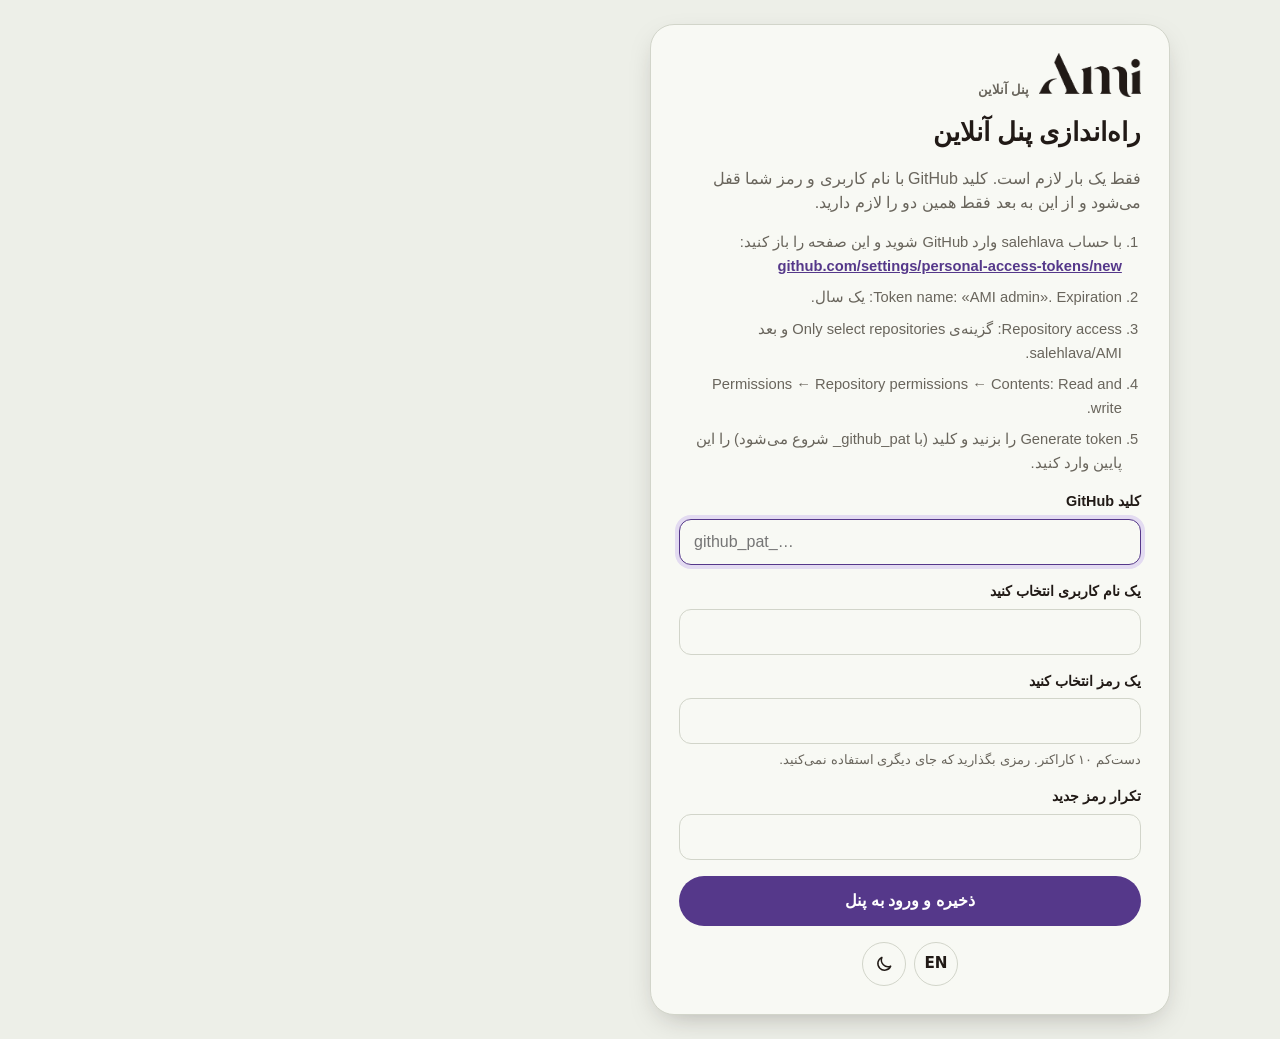
==== admin/index.html @ 3de823bb "Add an online admin on GitHub Pages (admin/) Edits api/seed/menu.json through the GitHub API: prices" ====
<!doctype html>
<html lang="fa" dir="rtl">
<head>
  <meta charset="utf-8">
  <meta name="viewport" content="width=device-width, initial-scale=1, viewport-fit=cover">
  <!-- Only this site's own files may run; the GitHub key can only ever be sent to GitHub -->
  <meta http-equiv="Content-Security-Policy" content="default-src 'self'; script-src 'self'; style-src 'self' 'unsafe-inline' https://fonts.googleapis.com; font-src https://fonts.gstatic.com; img-src 'self' data:; connect-src 'self' https://api.github.com; base-uri 'none'; form-action 'none'; object-src 'none'">
  <meta name="referrer" content="no-referrer">
  <meta name="robots" content="noindex">
  <title>AMI Online Admin</title>
  <link rel="icon" href="data:image/svg+xml,%3Csvg xmlns=%27http://www.w3.org/2000/svg%27 viewBox=%270 0 64 64%27%3E%3Crect width=%2764%27 height=%2764%27 rx=%2716%27 fill=%27%2355388A%27/%3E%3Ctext x=%2732%27 y=%2744%27 font-family=%27Arial,sans-serif%27 font-weight=%27900%27 font-size=%2726%27 fill=%27white%27 text-anchor=%27middle%27%3EAMI%3C/text%3E%3C/svg%3E">
  <link rel="preconnect" href="https://fonts.googleapis.com">
  <link rel="preconnect" href="https://fonts.gstatic.com" crossorigin>
  <link rel="stylesheet" href="https://fonts.googleapis.com/css2?family=Bricolage+Grotesque:opsz,wght@12..96,400..800&family=DM+Mono:wght@400;500&family=Figtree:wght@400;500;600;700&family=Vazirmatn:wght@400..800&display=swap">
  <link rel="stylesheet" href="../css/style.css?v=2">
  <link rel="stylesheet" href="../css/components.css?v=2">
  <link rel="stylesheet" href="../css/admin.css?v=3">
</head>
<body class="admin">

  <!-- Sign in and first-time setup (drawn by js/gh-admin.js) -->
  <main class="login" id="gateView"><p class="muted">…</p></main>

  <!-- Panel -->
  <div class="panel" id="panelView" hidden>
    <header class="topbar">
      <div class="wrap topbar-inner">
        <a class="topbar-brand" href="../" target="_blank" rel="noopener" data-i18n-aria="viewMenu">
          <span class="wordmark wordmark-xs" role="img" aria-label="Ami"></span>
          <span class="eyebrow" data-i18n="onlineAdmin">Online admin</span>
        </a>
        <nav class="tabs" role="tablist" aria-label="Admin sections">
          <button class="tab" type="button" role="tab" data-tab="menu" aria-selected="true"><span data-i18n="tabMenu">Menu</span></button>
          <button class="tab" type="button" role="tab" data-tab="account" aria-selected="false"><span data-i18n="tabAccount">Account</span></button>
        </nav>
        <div class="topbar-tools">
          <button class="icon-btn lang-btn" type="button" data-lang-toggle lang="fa">فا</button>
          <button class="icon-btn" type="button" data-theme-toggle>
            <svg class="i-moon" viewBox="0 0 24 24" fill="none" stroke="currentColor" stroke-width="1.8" stroke-linecap="round" stroke-linejoin="round" aria-hidden="true"><path d="M20 14.5A8 8 0 0 1 9.5 4a8 8 0 1 0 10.5 10.5z"/></svg>
            <svg class="i-sun" viewBox="0 0 24 24" fill="none" stroke="currentColor" stroke-width="1.8" stroke-linecap="round" aria-hidden="true"><circle cx="12" cy="12" r="4"/><path d="M12 2.5v2M12 19.5v2M2.5 12h2M19.5 12h2M5.3 5.3l1.4 1.4M17.3 17.3l1.4 1.4M5.3 18.7l1.4-1.4M17.3 6.7l1.4-1.4"/></svg>
          </button>
          <button class="btn btn-ghost btn-sm" type="button" id="logoutBtn" data-i18n="signOut">Sign out</button>
        </div>
      </div>
    </header>

    <div class="wrap">
      <div class="banner banner-error" id="errorBanner" hidden>
        <span id="errorText"></span>
        <button class="btn btn-sm" type="button" id="reloadBtn" data-i18n="reloadMenu">Load the newest menu</button>
      </div>
      <section class="tab-panel" id="tab-menu" role="tabpanel"></section>
      <section class="tab-panel" id="tab-account" role="tabpanel" hidden></section>
    </div>

    <!-- Unpublished changes -->
    <div class="publish-bar" id="publishBar" hidden>
      <div class="wrap publish-inner">
        <span class="publish-count" id="publishCount" role="status"></span>
        <button class="btn btn-ghost btn-sm" type="button" id="discardBtn" data-i18n="discard">Discard</button>
        <button class="btn" type="button" id="publishBtn" data-i18n="publish">Publish</button>
      </div>
    </div>
  </div>

  <dialog class="sheet" id="itemDialog"></dialog>
  <div class="toast" id="toast" role="status" aria-live="polite" popover="manual"></div>

  <script type="module" src="../js/gh-admin.js"></script>
</body>
</html>
---- css/style.css ----
/* =============================================================
   AMI café — menu styles
   Layout: masthead with flavor shortcuts → sticky search/filter bar
   → one column of foldable bars. Wide screens add a sticky index.
   ============================================================= */

/* ---------- Theme tokens ---------- */
:root {
  --bg: #EDEFE8;
  --surface: #F8F9F4;
  --sunk: #E2E5DB;
  --ink: #211A16;
  --muted: #69655C;
  --line: #D2D5CA;
  --accent: #55388A;
  --accent-ink: #FFFFFF;
  --accent-soft: #E3DBF1;
  --heart: #CF3F59;
  --ok: #23845A;
  --ok-soft: #DCF0E5;
  --warn: #9A5C0E;
  --warn-soft: #F6E8D0;
  --danger: #BE3646;
  --danger-soft: #F6DCE0;
  --mark: #E6D9FA;
  --ring: rgba(33, 26, 22, .2);
  --shadow: 0 10px 30px -12px rgba(33, 26, 22, .35);
  --icon-sun: none;
  --icon-moon: block;

  --display: "Bricolage Grotesque", ui-sans-serif, system-ui, sans-serif;
  --body: "Figtree", ui-sans-serif, system-ui, -apple-system, "Segoe UI", Roboto, sans-serif;
  --mono: "DM Mono", ui-monospace, SFMono-Regular, Menlo, Consolas, monospace;

  --gutter: clamp(16px, 4vw, 40px);
  --toolbar-h: 150px; /* updated from JS */
  --ease: cubic-bezier(.2, .7, .2, 1);
}

/* Dark palette: follows the system unless the visitor picked light,
   and applies whenever the visitor picked dark. */
@media (prefers-color-scheme: dark) {
  :root:not([data-theme="light"]) {
    --bg: #141118;
    --surface: #1C1821;
    --sunk: #26212D;
    --ink: #EDE8F2;
    --muted: #A49CAE;
    --line: #322C3B;
    --accent: #BCA4EC;
    --accent-ink: #1A1323;
    --accent-soft: #2D2440;
    --heart: #F2708A;
    --ok: #5CD39A;
    --ok-soft: #173326;
    --warn: #F0B562;
    --warn-soft: #3A2C17;
    --danger: #F07A88;
    --danger-soft: #3D1C22;
    --mark: #42315F;
    --ring: rgba(237, 232, 242, .22);
    --shadow: 0 10px 30px -12px rgba(0, 0, 0, .7);
    --icon-sun: block;
    --icon-moon: none;
    color-scheme: dark;
  }
}
:root[data-theme="dark"] {
  --bg: #141118;
  --surface: #1C1821;
  --sunk: #26212D;
  --ink: #EDE8F2;
  --muted: #A49CAE;
  --line: #322C3B;
  --accent: #BCA4EC;
  --accent-ink: #1A1323;
  --accent-soft: #2D2440;
  --heart: #F2708A;
  --ok: #5CD39A;
  --ok-soft: #173326;
  --warn: #F0B562;
  --warn-soft: #3A2C17;
  --danger: #F07A88;
  --danger-soft: #3D1C22;
  --mark: #42315F;
  --ring: rgba(237, 232, 242, .22);
  --shadow: 0 10px 30px -12px rgba(0, 0, 0, .7);
  --icon-sun: block;
  --icon-moon: none;
  color-scheme: dark;
}

/* Persian: one family for every role, and no letter-spacing or
   uppercase (spacing breaks the joined letters of Persian script). */
:root[lang="fa"] {
  --display: "Vazirmatn", Tahoma, sans-serif;
  --body: "Vazirmatn", Tahoma, sans-serif;
  --mono: "Vazirmatn", Tahoma, sans-serif;
}
:root[lang="fa"] :is(.eyebrow, .flavors-label, .index-label, .brand-tag b, .cat-title, .empty h3, .sheet-body h4, .sheet-title h2) {
  letter-spacing: 0;
  text-transform: none;
}
:root[lang="fa"] .eyebrow,
:root[lang="fa"] .flavors-label,
:root[lang="fa"] .index-label {
  font-size: .8rem;
  font-weight: 600;
}

/* ---------- Base ---------- */
*,
*::before,
*::after {
  box-sizing: border-box;
}

[hidden] {
  display: none !important;
}

html {
  -webkit-text-size-adjust: 100%;
}

body {
  margin: 0;
  background: var(--bg);
  color: var(--ink);
  font: 400 16px/1.5 var(--body);
  -webkit-font-smoothing: antialiased;
}

button {
  font: inherit;
  color: inherit;
}

svg {
  display: block;
}

:focus-visible {
  outline: 2px solid var(--accent);
  outline-offset: 3px;
}

mark {
  background: var(--mark);
  color: inherit;
  border-radius: 4px;
  padding: 0 1px;
}

.wrap {
  max-width: 1120px;
  margin-inline: auto;
  padding-inline: var(--gutter);
}

/* Small uppercase labels */
.eyebrow,
.flavors-label,
.index-label {
  margin: 0;
  font: 500 .72rem/1 var(--mono);
  letter-spacing: .13em;
  text-transform: uppercase;
  color: var(--muted);
}

/* Horizontal scrollers without a visible scrollbar */
.flavor-row,
.rail {
  overflow-x: auto;
  scrollbar-width: none;
}
.flavor-row::-webkit-scrollbar,
.rail::-webkit-scrollbar {
  display: none;
}

/* ---------- Shared controls ---------- */
.icon-btn {
  flex: none;
  display: grid;
  place-items: center;
  width: 44px;
  height: 44px;
  border: 1px solid var(--line);
  border-radius: 50%;
  background: var(--surface);
  cursor: pointer;
  transition: background-color .2s;
}
.icon-btn:hover {
  background: var(--sunk);
}
.icon-btn svg {
  width: 20px;
  height: 20px;
}

.lang-btn {
  font-weight: 700;
  font-size: .95rem;
  line-height: 1;
}
.lang-btn:lang(fa) {
  font-family: "Vazirmatn", Tahoma, sans-serif;
  font-size: 1.05rem;
}
.lang-btn:lang(en) {
  font-family: "Figtree", ui-sans-serif, system-ui, sans-serif;
}

.chip,
.flavor {
  display: inline-flex;
  align-items: center;
  border: 1px solid var(--line);
  border-radius: 999px;
  font-weight: 500;
  cursor: pointer;
  transition: background-color .2s, color .2s, border-color .2s, transform .15s;
}
.chip:hover,
.flavor:hover {
  border-color: var(--ink);
}
.chip[aria-pressed="true"],
.flavor[aria-pressed="true"] {
  background: var(--ink);
  color: var(--bg);
  border-color: var(--ink);
}

.chip {
  gap: 7px;
  height: 36px;
  padding: 0 14px;
  background: transparent;
  font-size: .9rem;
}
.chip svg {
  width: 16px;
  height: 16px;
}
.chip .n {
  font: 500 .75rem/1 var(--mono);
  opacity: .7;
}

.text-btn {
  margin-inline-start: auto;
  padding: 8px 4px;
  border: 0;
  border-radius: 8px;
  background: none;
  color: var(--accent);
  font-weight: 600;
  font-size: .9rem;
  cursor: pointer;
}
.text-btn:hover {
  text-decoration: underline;
  text-underline-offset: 3px;
}

.btn {
  height: 42px;
  padding: 0 18px;
  border: 0;
  border-radius: 999px;
  background: var(--accent);
  color: var(--accent-ink);
  font-weight: 600;
  cursor: pointer;
}

/* Flavor color dot: two halves when a drink has two flavors */
.sw {
  flex: none;
  width: 14px;
  height: 14px;
  border-radius: 50%;
  background: linear-gradient(135deg, var(--a) 0 50%, var(--b, var(--a)) 50% 100%);
  box-shadow: inset 0 0 0 1px var(--ring);
}

/* ---------- Masthead ---------- */
.masthead {
  display: grid;
  gap: 18px;
  padding-block: clamp(20px, 5vw, 48px) 22px;
}

.mast-top {
  display: flex;
  justify-content: space-between;
  align-items: center;
  gap: 12px;
}

.mast-actions {
  display: flex;
  gap: 8px;
}

.i-sun {
  display: var(--icon-sun);
}
.i-moon {
  display: var(--icon-moon);
}

.brand {
  display: flex;
  flex-wrap: wrap;
  align-items: flex-end;
  gap: clamp(10px, 2vw, 18px);
  margin: 0;
}

/* The café's "Ami" logo, drawn in the text color: black on light, white on dark */
.wordmark {
  display: block;
  flex: none;
  height: clamp(3.5rem, 14vw, 7rem);
  aspect-ratio: 1041 / 451;
  background-color: var(--ink);
  -webkit-mask: url("../logo/ami-logo-black.png") center / contain no-repeat;
  mask: url("../logo/ami-logo-black.png") center / contain no-repeat;
}

.brand-tag {
  display: grid;
  gap: 4px;
  padding-bottom: .35em;
}
.brand-tag b {
  font-family: var(--display);
  font-weight: 500;
  font-size: clamp(1.5rem, 4vw, 2.25rem);
  line-height: 1;
  letter-spacing: -.01em;
  color: var(--accent);
}
.brand-tag span {
  font-size: .9rem;
  color: var(--muted);
}

.flavors {
  display: grid;
  gap: 10px;
  min-width: 0;
}

/* Scrolls sideways on phones, edge to edge; wraps on wider screens */
.flavor-row {
  display: flex;
  gap: 8px;
  margin-inline: calc(-1 * var(--gutter));
  padding: 2px var(--gutter);
  scroll-padding-inline: var(--gutter);
}

.flavor {
  flex: none;
  gap: 8px;
  height: 38px;
  padding-inline: 10px 14px;
  background: var(--surface);
  font-size: .92rem;
}
.flavor:active {
  transform: scale(.96);
}
.flavor .sw {
  width: 16px;
  height: 16px;
}

/* ---------- Sticky toolbar ---------- */
.toolbar {
  position: sticky;
  top: env(safe-area-inset-top, 0px);
  z-index: 20;
  background: var(--bg);
  border-bottom: 1px solid transparent;
  transition: border-color .2s, box-shadow .2s;
}
.toolbar.stuck {
  border-bottom-color: var(--line);
  box-shadow: 0 8px 20px -18px var(--ring);
}
.toolbar .wrap {
  display: grid;
  gap: 10px;
  padding-block: 12px 0;
}

.search {
  display: flex;
  align-items: center;
  gap: 10px;
  height: 54px;
  padding-inline: 18px 6px;
  border: 1px solid var(--line);
  border-radius: 999px;
  background: var(--surface);
  transition: border-color .2s, box-shadow .2s;
}
.search:focus-within {
  border-color: var(--accent);
  box-shadow: 0 0 0 4px var(--accent-soft);
}
.search > svg {
  flex: none;
  width: 20px;
  height: 20px;
  color: var(--muted);
}
.search input {
  flex: 1;
  min-width: 0;
  height: 100%;
  border: 0;
  outline: none;
  background: transparent;
  color: var(--ink);
  font: 500 1.0625rem var(--body);
}
.search input::placeholder {
  color: var(--muted);
  font-weight: 400;
}
.search input::-webkit-search-cancel-button {
  -webkit-appearance: none;
  appearance: none;
}

.kbd {
  margin-inline-end: 8px;
  padding: 5px 7px;
  border: 1px solid var(--line);
  border-bottom-width: 2px;
  border-radius: 6px;
  font: 500 .75rem/1 var(--mono);
  color: var(--muted);
}

.clear {
  flex: none;
  display: grid;
  place-items: center;
  width: 40px;
  height: 40px;
  border: 0;
  border-radius: 50%;
  background: var(--sunk);
  cursor: pointer;
}
.clear svg {
  width: 16px;
  height: 16px;
}

.filters {
  display: flex;
  flex-wrap: wrap;
  align-items: center;
  gap: 8px;
}

.status {
  margin: 0;
  font-size: .875rem;
  color: var(--muted);
}
.status:empty {
  display: none;
}

/* Category strip (phones). position: relative so chip offsets are measured from it. */
.rail {
  position: relative;
  display: flex;
  gap: 6px;
  margin-inline: calc(-1 * var(--gutter));
  padding: 2px var(--gutter) 12px;
}
.rail a {
  flex: none;
  display: inline-flex;
  align-items: center;
  gap: 7px;
  padding: 7px 12px;
  border-radius: 999px;
  color: var(--muted);
  font-size: .875rem;
  font-weight: 500;
  white-space: nowrap;
  text-decoration: none;
  transition: background-color .2s, color .2s;
}
.rail a.active {
  background: var(--accent-soft);
  color: var(--accent);
  font-weight: 600;
}

.dot {
  flex: none;
  width: 8px;
  height: 8px;
  border-radius: 50%;
  background: var(--cat);
}

/* ---------- Page layout ---------- */
.layout {
  display: grid;
  gap: 32px;
  padding-block: 8px 40px;
}

main {
  min-width: 0;
  max-width: 740px;
}

/* Side index (desktop only) */
.index {
  display: none;
}
.index-label {
  margin-bottom: 10px;
}
.index ul {
  display: grid;
  gap: 2px;
  margin: 0;
  padding: 0;
  list-style: none;
}
.index a {
  display: flex;
  align-items: center;
  gap: 10px;
  padding: 8px 10px;
  border-radius: 10px;
  color: var(--muted);
  font-size: .95rem;
  font-weight: 500;
  text-decoration: none;
  transition: background-color .2s, color .2s;
}
.index a:hover {
  background: var(--sunk);
  color: var(--ink);
}
.index a.active {
  background: var(--surface);
  color: var(--ink);
  box-shadow: inset 0 0 0 1px var(--line);
}
.index .n {
  margin-inline-start: auto;
  font: 400 .75rem/1 var(--mono);
}

/* ---------- Foldable bar ---------- */
.cat {
  border-top: 1px solid var(--line);
  scroll-margin-top: calc(var(--toolbar-h) + 8px);
}
.cat:last-of-type {
  border-bottom: 1px solid var(--line);
}
.cat h2 {
  margin: 0;
}

.cat-head {
  display: grid;
  grid-template-columns: auto minmax(0, 1fr) auto auto;
  align-items: center;
  gap: 14px;
  width: 100%;
  padding: 18px 4px;
  border: 0;
  border-radius: 12px;
  background: none;
  text-align: start;
  cursor: pointer;
}

.cat-dot {
  width: 14px;
  height: 14px;
  border-radius: 4px;
  background: var(--cat);
  box-shadow: inset 0 0 0 1px var(--ring);
  transform: rotate(45deg);
}

.cat-text {
  display: grid;
  gap: 2px;
  min-width: 0;
}

.cat-title {
  font-family: var(--display);
  font-weight: 650;
  font-variation-settings: "opsz" 48;
  font-size: clamp(1.35rem, 3.4vw, 1.75rem);
  line-height: 1.1;
  letter-spacing: -.015em;
  text-wrap: balance;
  transition: color .2s;
}
.cat-head:hover .cat-title {
  color: var(--accent);
}

.cat-sub {
  overflow: hidden;
  font-size: .875rem;
  font-weight: 400;
  color: var(--muted);
  white-space: nowrap;
  text-overflow: ellipsis;
}

.cat-count {
  padding: 5px 9px;
  border: 1px solid var(--line);
  border-radius: 999px;
  font: 500 .75rem/1 var(--mono);
  font-variant-numeric: tabular-nums;
  color: var(--muted);
}

.chev {
  width: 22px;
  height: 22px;
  color: var(--muted);
  transition: transform .3s var(--ease);
}
.cat.open .chev {
  transform: rotate(180deg);
}

/* Animates height by moving the grid row from 0fr to 1fr */
.cat-body {
  display: grid;
  grid-template-rows: 0fr;
  transition: grid-template-rows .32s var(--ease);
}
.cat.open .cat-body {
  grid-template-rows: 1fr;
}
.cat-inner {
  overflow: hidden;
  min-height: 0;
}

/* ---------- Drink rows: dot · name · dotted leader · price · heart ---------- */
.items {
  margin: 0;
  padding: 0 0 18px;
  list-style: none;
}

.item {
  display: grid;
  grid-template-columns: minmax(0, 1fr) 40px;
  align-items: center;
  gap: 4px;
  margin-inline-start: -10px;
  border-radius: 12px;
  transition: background-color .15s;
}
.item:hover {
  background: var(--sunk);
}

/* The whole row is the "add to basket" button */
.item-main {
  display: grid;
  grid-template-columns: 14px minmax(0, max-content) minmax(18px, 1fr) auto 26px;
  align-items: center;
  gap: 12px;
  width: 100%;
  min-height: 48px;
  padding-block: 3px;
  padding-inline: 10px 0;
  border: 0;
  border-radius: 12px;
  background: none;
  text-align: start;
  cursor: pointer;
}
.item-main:disabled {
  cursor: default;
}

.add-ic {
  display: grid;
  place-items: center;
  width: 26px;
  height: 26px;
  border-radius: 50%;
  background: var(--accent-soft);
  color: var(--accent);
  transition: background-color .15s, color .15s, transform .15s;
}
.add-ic svg {
  width: 14px;
  height: 14px;
}
.item-main:hover .add-ic {
  background: var(--accent);
  color: var(--accent-ink);
}
.item-main:active .add-ic {
  transform: scale(.88);
}

.item.is-out .name,
.extra.is-out .name {
  color: var(--muted);
}
.item.is-out .add-ic {
  visibility: hidden;
}
.extra.is-out {
  opacity: .6;
}

.sold-out {
  padding: 4px 9px;
  border: 1px dashed var(--line);
  border-radius: 999px;
  font-size: .75rem;
  font-weight: 600;
  color: var(--muted);
  white-space: nowrap;
}
.item .name {
  font-size: 1.0625rem;
  font-weight: 500;
  line-height: 1.3;
  overflow-wrap: anywhere;
}
.item .lead {
  border-bottom: 2px dotted var(--line);
  transform: translateY(.45em);
}

.price {
  font: 500 .95rem/1 var(--mono);
  font-variant-numeric: tabular-nums;
  white-space: nowrap;
}
.price.tbd {
  color: var(--muted);
}

.fav {
  display: grid;
  place-items: center;
  width: 40px;
  height: 40px;
  border: 0;
  border-radius: 50%;
  background: none;
  color: var(--muted);
  cursor: pointer;
  transition: color .2s, background-color .2s;
}
.fav:hover {
  background: var(--surface);
  color: var(--heart);
}
.fav svg {
  width: 20px;
  height: 20px;
  fill: none;
  stroke: currentColor;
  stroke-width: 1.8;
  transition: fill .2s;
}
.fav[aria-pressed="true"] {
  color: var(--heart);
}
.fav[aria-pressed="true"] svg {
  fill: var(--heart);
  animation: pop .35s cubic-bezier(.3, 1.6, .5, 1);
}

@keyframes pop {
  0% { transform: scale(.7); }
  60% { transform: scale(1.25); }
  100% { transform: scale(1); }
}

/* ---------- Extras (syrups, add-ons) ---------- */
.extras {
  display: grid;
  grid-template-columns: repeat(auto-fill, minmax(min(100%, 172px), 1fr));
  gap: 8px;
  margin: 0;
  padding: 2px 0 20px;
  list-style: none;
}

.extra {
  display: flex;
  align-items: center;
  gap: 10px;
  padding: 11px 12px;
  border: 1px solid var(--line);
  border-radius: 12px;
  background: var(--surface);
}
.extra .name {
  flex: 1;
  min-width: 0;
  font-size: .95rem;
  font-weight: 500;
  overflow-wrap: anywhere;
}
.extra .price {
  font-size: .85rem;
  color: var(--muted);
}

/* ---------- Empty state ---------- */
.empty {
  display: grid;
  justify-items: start;
  gap: 14px;
  padding: 40px 4px 56px;
}
.empty h3 {
  max-width: 22ch;
  margin: 0;
  font-family: var(--display);
  font-weight: 650;
  font-size: clamp(1.5rem, 4vw, 2rem);
  line-height: 1.15;
  letter-spacing: -.015em;
  text-wrap: balance;
}
.empty p {
  max-width: 52ch;
  margin: 0;
  color: var(--muted);
}
.empty .row {
  display: flex;
  flex-wrap: wrap;
  gap: 8px;
}

/* ---------- Footer ---------- */
.foot {
  display: grid;
  gap: 6px;
  padding-block: 8px 48px;
  font-size: .9rem;
  color: var(--muted);
}
.foot strong {
  font-family: var(--display);
  font-size: 1.1rem;
  color: var(--ink);
}
.foot p {
  max-width: 60ch;
  margin: 0;
}
.foot a {
  color: var(--accent);
  font-weight: 600;
  text-underline-offset: 3px;
}

/* ---------- Floating: back-to-top, toast ---------- */
.to-top {
  position: fixed;
  inset-inline-end: 16px;
  bottom: calc(16px + env(safe-area-inset-bottom, 0px));
  z-index: 30;
  display: grid;
  place-items: center;
  width: 50px;
  height: 50px;
  border: 0;
  border-radius: 50%;
  background: var(--ink);
  color: var(--bg);
  box-shadow: var(--shadow);
  cursor: pointer;
  opacity: 0;
  visibility: hidden;
  transform: translateY(12px);
  transition: opacity .25s, transform .25s, visibility .25s;
}
.to-top.show {
  opacity: 1;
  visibility: visible;
  transform: none;
}
.to-top svg {
  width: 22px;
  height: 22px;
}

/* Shown as a popover so it sits above open dialogs */
.toast {
  position: fixed;
  inset: auto;
  left: 50%;
  margin: 0;
  border: 0;
  overflow: visible;
  bottom: calc(22px + env(safe-area-inset-bottom, 0px));
  z-index: 40;
  max-width: calc(100% - 32px);
  padding: 11px 18px;
  border-radius: 999px;
  background: var(--ink);
  color: var(--bg);
  font-size: .92rem;
  font-weight: 500;
  box-shadow: var(--shadow);
  pointer-events: none;
  opacity: 0;
  translate: -50% 0;
  transform: translateY(10px);
  transition: opacity .2s, transform .2s;
}
.toast.show {
  opacity: 1;
  transform: none;
}

/* ---------- Responsive ---------- */
@media (hover: none) {
  .kbd {
    display: none;
  }
}

@media (max-width: 480px) {
  .item-main {
    grid-template-columns: 12px minmax(0, max-content) minmax(12px, 1fr) auto 24px;
    gap: 10px;
  }
  .cat-head {
    gap: 12px;
  }
}

@media (min-width: 720px) {
  .flavor-row {
    flex-wrap: wrap;
    overflow: visible;
    margin-inline: 0;
    padding-inline: 0;
  }
}

@media (min-width: 900px) {
  .rail {
    display: none;
  }
  .toolbar .wrap {
    padding-bottom: 12px;
  }
  .layout {
    grid-template-columns: 210px minmax(0, 1fr);
    gap: 56px;
    padding-top: 16px;
  }
  .index {
    display: block;
    position: sticky;
    top: calc(var(--toolbar-h) + 20px);
    align-self: start;
  }
}

@media (prefers-reduced-motion: reduce) {
  *,
  *::before,
  *::after {
    animation: none !important;
    transition: none !important;
  }
}
---- css/components.css ----
/* =============================================================
   AMI café — shared components: header buttons, basket bar,
   dialogs, form fields, basket, order tracking, club.
   Uses the tokens from style.css.
   ============================================================= */

/* ---------- Header buttons ---------- */
.mast-actions {
  flex-wrap: wrap;
  justify-content: flex-end;
}

.pill-btn {
  display: inline-flex;
  align-items: center;
  gap: 8px;
  height: 44px;
  padding-inline: 14px 16px;
  border: 1px solid var(--line);
  border-radius: 999px;
  background: var(--surface);
  font-size: .9rem;
  font-weight: 600;
  cursor: pointer;
  transition: background-color .2s, color .2s;
}
.pill-btn:hover {
  background: var(--sunk);
}
.pill-btn svg {
  flex: none;
  width: 18px;
  height: 18px;
  color: var(--accent);
}
.pill-btn.is-member {
  border-color: transparent;
  background: var(--accent-soft);
  color: var(--accent);
}
.pill-btn.is-member svg {
  fill: currentColor;
}
.club-btn-label {
  max-width: 12ch;
  overflow: hidden;
  text-overflow: ellipsis;
  white-space: nowrap;
}

.basket-btn {
  position: relative;
}
.badge {
  position: absolute;
  top: -4px;
  inset-inline-end: -4px;
  min-width: 20px;
  height: 20px;
  padding: 0 6px;
  border-radius: 999px;
  background: var(--accent);
  color: var(--accent-ink);
  font: 700 .72rem/20px var(--body);
  text-align: center;
}

@media (max-width: 440px) {
  .club-btn-label {
    display: none;
  }
  .pill-btn {
    justify-content: center;
    width: 44px;
    padding: 0;
  }
}

/* ---------- Menu-only mode (no server, e.g. GitHub Pages) ---------- */
.menu-only #clubBtn,
.menu-only #basketBtn,
.menu-only .basket-bar,
.menu-only .add-ic {
  display: none !important;
}
.menu-only .item-main {
  grid-template-columns: 14px minmax(0, max-content) minmax(18px, 1fr) auto;
}
@media (max-width: 480px) {
  .menu-only .item-main {
    grid-template-columns: 12px minmax(0, max-content) minmax(12px, 1fr) auto;
  }
}

/* ---------- Floating basket bar ---------- */
.basket-bar {
  position: fixed;
  inset-inline: 0;
  bottom: 0;
  z-index: 25;
  display: flex;
  justify-content: center;
  padding: 0 16px calc(14px + env(safe-area-inset-bottom, 0px));
  pointer-events: none;
}

.bar-btn {
  display: flex;
  align-items: center;
  gap: 12px;
  width: min(100%, 560px);
  height: 58px;
  padding-inline: 10px 22px;
  border: 0;
  border-radius: 999px;
  background: var(--ink);
  color: var(--bg);
  box-shadow: var(--shadow);
  font-size: 1rem;
  font-weight: 600;
  cursor: pointer;
  pointer-events: auto;
  animation: bar-in .3s var(--ease);
}
.bar-count {
  display: grid;
  place-items: center;
  min-width: 38px;
  height: 38px;
  padding: 0 8px;
  border-radius: 999px;
  background: var(--accent);
  color: var(--accent-ink);
  font-weight: 700;
}
.bar-label {
  flex: 1;
  text-align: start;
}
.bar-total {
  font-family: var(--mono);
  font-variant-numeric: tabular-nums;
}
.bar-pulse {
  width: 12px;
  height: 12px;
  margin-inline-start: 12px;
  border-radius: 50%;
  background: var(--accent);
  animation: pulse 1.6s infinite;
}
.bar-order.is-ready .bar-pulse {
  background: var(--ok);
}

body.has-bar {
  padding-bottom: 84px;
}
body.has-bar .to-top {
  bottom: calc(86px + env(safe-area-inset-bottom, 0px));
}

@keyframes bar-in {
  from { opacity: 0; transform: translateY(20px); }
}
@keyframes pulse {
  0% { box-shadow: 0 0 0 0 var(--accent-soft); }
  100% { box-shadow: 0 0 0 10px transparent; }
}

/* ---------- Dialog sheets: bottom sheet on phones, centered on wider screens ---------- */
.sheet {
  width: 100%;
  max-width: 560px;
  max-height: min(92dvh, 900px);
  margin: auto auto 0;
  padding: 0;
  border: 0;
  border-radius: 24px 24px 0 0;
  background: var(--bg);
  color: var(--ink);
  box-shadow: var(--shadow);
  overflow: hidden;
}
.sheet[open] {
  animation: sheet-up .32s var(--ease);
}
.sheet::backdrop {
  background: rgba(12, 9, 14, .5);
}
@media (min-width: 640px) {
  .sheet {
    margin: auto;
    border-radius: 24px;
  }
  .sheet[open] {
    animation-name: sheet-pop;
  }
}
@keyframes sheet-up {
  from { opacity: 0; transform: translateY(40px); }
}
@keyframes sheet-pop {
  from { opacity: 0; transform: scale(.96); }
}

body:has(dialog[open]) {
  overflow: hidden;
}

/* Keep messages clear of the sheet's buttons while a dialog is open */
body:has(dialog[open]) .toast {
  top: calc(16px + env(safe-area-inset-top, 0px));
  bottom: auto;
}

.sheet-inner {
  display: flex;
  flex-direction: column;
  max-height: inherit;
}

.sheet-head {
  display: flex;
  align-items: center;
  gap: 14px;
  padding: 18px 20px 14px;
  border-bottom: 1px solid var(--line);
}
.sheet-title {
  flex: 1;
  min-width: 0;
}
.sheet-title h2 {
  margin: 0;
  font-family: var(--display);
  font-size: 1.4rem;
  font-weight: 650;
  line-height: 1.15;
  letter-spacing: -.01em;
  text-wrap: balance;
}
.sheet-sub {
  margin: 2px 0 0;
  font-family: var(--mono);
  font-size: .9rem;
  color: var(--muted);
}
.sheet-sub:empty {
  display: none;
}

.sheet-body {
  flex: 1;
  min-height: 0;
  display: grid;
  align-content: start;
  gap: 20px;
  padding: 18px 20px 22px;
  overflow-y: auto;
  overscroll-behavior: contain;
}
.sheet-body h4 {
  margin: 0 0 4px;
  font: 500 .72rem/1 var(--mono);
  letter-spacing: .12em;
  text-transform: uppercase;
  color: var(--muted);
}

.sheet-foot {
  display: flex;
  align-items: center;
  gap: 12px;
  padding: 14px 20px calc(16px + env(safe-area-inset-bottom, 0px));
  border-top: 1px solid var(--line);
  background: var(--bg);
}
.sheet-foot-stack {
  flex-direction: column;
  align-items: stretch;
  gap: 8px;
}
.sheet-foot-stack .btn-wide {
  flex: none;
}
.sheet-foot .fine {
  text-align: center;
}

.sw-lg {
  width: 22px;
  height: 22px;
}

/* ---------- Buttons and text ---------- */
.btn {
  display: inline-flex;
  align-items: center;
  justify-content: center;
  gap: 8px;
}
.btn:disabled {
  opacity: .5;
  cursor: not-allowed;
}
.btn-wide {
  flex: 1;
  height: 50px;
  font-size: 1rem;
}
.btn-ghost {
  border: 1px solid var(--line);
  background: var(--surface);
  color: var(--accent);
}
.btn-danger {
  background: var(--danger);
  color: #fff;
}

.link-btn {
  padding: 2px 0;
  border: 0;
  background: none;
  color: var(--accent);
  font-size: .85rem;
  font-weight: 600;
  cursor: pointer;
}

.notice {
  margin: 0;
  padding: 10px 14px;
  border-radius: 12px;
  background: var(--warn-soft);
  font-size: .9rem;
}
.form-error {
  margin: 0;
  color: var(--danger);
  font-size: .9rem;
  font-weight: 500;
}
.form-error:empty {
  display: none;
}
.fine {
  margin: 0;
  color: var(--muted);
  font-size: .82rem;
}
.muted {
  margin: 0;
  color: var(--muted);
}

/* ---------- Form fields ---------- */
.field {
  display: grid;
  gap: 6px;
  min-width: 0;
}
.field > span {
  font-size: .9rem;
  font-weight: 600;
}
.field small {
  color: var(--muted);
  font-weight: 400;
}
.field input,
.field select {
  width: 100%;
  min-width: 0;
  height: 46px;
  padding: 0 14px;
  border: 1px solid var(--line);
  border-radius: 12px;
  background: var(--surface);
  color: var(--ink);
  font: 500 1rem var(--body);
}
.field input:focus,
.field select:focus {
  outline: none;
  border-color: var(--accent);
  box-shadow: 0 0 0 4px var(--accent-soft);
}
.field-row {
  display: grid;
  grid-template-columns: repeat(auto-fit, minmax(min(100%, 180px), 1fr));
  gap: 14px;
}

.segmented {
  display: grid;
  grid-auto-flow: column;
  grid-auto-columns: 1fr;
  gap: 4px;
  padding: 4px;
  border-radius: 999px;
  background: var(--sunk);
}
.segmented button {
  height: 40px;
  border: 0;
  border-radius: 999px;
  background: transparent;
  color: var(--muted);
  font-weight: 600;
  cursor: pointer;
}
.segmented [aria-checked="true"],
.segmented [aria-selected="true"] {
  background: var(--surface);
  color: var(--ink);
  box-shadow: 0 1px 3px var(--ring);
}

.switch-row {
  display: flex;
  align-items: center;
  justify-content: space-between;
  gap: 12px;
  cursor: pointer;
}
.switch-row > span {
  display: grid;
  gap: 2px;
}
.switch-row small {
  color: var(--muted);
}
.switch {
  position: relative;
  flex: none;
  width: 48px;
  height: 28px;
  margin: 0;
  border-radius: 999px;
  background: var(--line);
  cursor: pointer;
  appearance: none;
  transition: background-color .2s;
}
.switch::after {
  content: "";
  position: absolute;
  top: 3px;
  inset-inline-start: 3px;
  width: 22px;
  height: 22px;
  border-radius: 50%;
  background: var(--surface);
  box-shadow: 0 1px 3px var(--ring);
  transition: inset-inline-start .2s;
}
.switch:checked {
  background: var(--accent);
}
.switch:checked::after {
  inset-inline-start: 23px;
}

/* ---------- Stepper ---------- */
.stepper {
  display: inline-flex;
  align-items: center;
  gap: 2px;
  height: 48px;
  padding: 3px;
  border-radius: 999px;
  background: var(--sunk);
}
.stepper button {
  display: grid;
  place-items: center;
  width: 42px;
  height: 42px;
  border: 0;
  border-radius: 50%;
  background: var(--surface);
  cursor: pointer;
}
.stepper button:disabled {
  opacity: .4;
  cursor: default;
}
.stepper button svg {
  width: 16px;
  height: 16px;
}
.stepper output {
  min-width: 30px;
  font-weight: 700;
  font-variant-numeric: tabular-nums;
  text-align: center;
}
.stepper-sm {
  height: 38px;
}
.stepper-sm button {
  width: 32px;
  height: 32px;
}
.stepper-sm output {
  min-width: 24px;
  font-size: .9rem;
}

/* ---------- Item sheet: extras ---------- */
.opt-group h3 {
  display: flex;
  align-items: baseline;
  gap: 8px;
  margin: 0 0 10px;
  font-size: .95rem;
  font-weight: 600;
}
.opt-group h3 span {
  color: var(--muted);
  font-size: .8rem;
  font-weight: 400;
}
.opts {
  display: grid;
  grid-template-columns: repeat(auto-fill, minmax(min(100%, 150px), 1fr));
  gap: 8px;
}
.opt {
  display: flex;
  align-items: center;
  gap: 8px;
  min-height: 44px;
  padding: 8px 12px;
  border: 1px solid var(--line);
  border-radius: 12px;
  background: var(--surface);
  text-align: start;
  cursor: pointer;
  transition: border-color .15s, background-color .15s;
}
.opt:hover {
  border-color: var(--ink);
}
.opt-name {
  flex: 1;
  min-width: 0;
  font-size: .9rem;
  font-weight: 500;
  overflow-wrap: anywhere;
}
.opt-price {
  font: 500 .75rem var(--mono);
  color: var(--muted);
  white-space: nowrap;
}
.opt[aria-pressed="true"] {
  border-color: var(--accent);
  background: var(--accent-soft);
  box-shadow: inset 0 0 0 1px var(--accent);
}
.opt[aria-pressed="true"] .opt-price {
  color: var(--accent);
}

/* ---------- Basket ---------- */
.lines {
  display: grid;
  margin: 0;
  padding: 0;
  list-style: none;
}
.line {
  display: grid;
  grid-template-columns: 14px minmax(0, 1fr) auto;
  align-items: start;
  gap: 12px;
  padding: 12px 0;
  border-bottom: 1px solid var(--line);
}
.line > .sw {
  margin-top: 4px;
}
.line-text {
  display: grid;
  justify-items: start;
  gap: 2px;
  min-width: 0;
}
.line-text b {
  font-weight: 600;
}
.line-extras,
.line-note {
  font-size: .85rem;
  color: var(--muted);
  overflow-wrap: anywhere;
}
.line-note {
  font-style: italic;
}
.line-side {
  display: grid;
  justify-items: end;
  gap: 8px;
}
.line-total {
  font: 500 .9rem var(--mono);
  white-space: nowrap;
}

.club-box {
  display: grid;
  gap: 10px;
  padding: 14px 16px;
  border-radius: 16px;
  background: var(--accent-soft);
}
.club-box p {
  margin: 0;
}
.club-box .btn {
  justify-self: start;
}
.meter {
  height: 8px;
  border-radius: 999px;
  background: var(--surface);
  overflow: hidden;
}
.meter span {
  display: block;
  height: 100%;
  border-radius: inherit;
  background: var(--accent);
}

.summary {
  display: grid;
  gap: 8px;
  margin: 0;
}
.summary div {
  display: flex;
  justify-content: space-between;
  gap: 12px;
}
.summary dt {
  color: var(--muted);
}
.summary dd {
  margin: 0;
  font-family: var(--mono);
  font-variant-numeric: tabular-nums;
}
.summary .discount dd {
  color: var(--ok);
}
.summary .grand {
  padding-top: 10px;
  border-top: 1px dashed var(--line);
  font-size: 1.1rem;
  font-weight: 700;
}
.summary .grand dt {
  color: var(--ink);
}

.empty-sheet {
  justify-items: center;
  padding: 24px 0;
  text-align: center;
}
.empty-ic {
  display: grid;
  place-items: center;
  width: 56px;
  height: 56px;
  border-radius: 50%;
  background: var(--accent-soft);
  color: var(--accent);
}
.empty-ic svg {
  width: 28px;
  height: 28px;
}

/* ---------- Status pills ---------- */
.pill {
  display: inline-flex;
  align-items: center;
  height: 26px;
  padding: 0 10px;
  border-radius: 999px;
  background: var(--sunk);
  color: var(--muted);
  font-size: .78rem;
  font-weight: 600;
  white-space: nowrap;
}
.pill-new {
  background: var(--accent-soft);
  color: var(--accent);
}
.pill-preparing {
  background: var(--warn-soft);
  color: var(--warn);
}
.pill-ready {
  background: var(--ok-soft);
  color: var(--ok);
}
.pill-cancelled {
  background: var(--danger-soft);
  color: var(--danger);
}

/* ---------- Order tracking ---------- */
.order-card {
  display: grid;
  gap: 12px;
  padding: 16px;
  border: 1px solid var(--line);
  border-radius: 18px;
  background: var(--surface);
}
.order-card.is-ready {
  border-color: var(--ok);
  box-shadow: 0 0 0 3px var(--ok-soft);
}
.order-card header {
  display: flex;
  align-items: center;
  justify-content: space-between;
  gap: 12px;
}
.order-card h3 {
  margin: 0;
  font-family: var(--display);
  font-size: 1.25rem;
  font-weight: 650;
}
.order-help {
  margin: 0;
  color: var(--muted);
}
.order-card footer {
  display: flex;
  justify-content: space-between;
  gap: 12px;
  padding-top: 10px;
  border-top: 1px dashed var(--line);
  font-size: .88rem;
  color: var(--muted);
}
.order-card footer b {
  font-family: var(--mono);
  color: var(--ink);
}

.steps {
  display: grid;
  grid-template-columns: repeat(4, 1fr);
  gap: 4px;
  margin: 0;
  padding: 0;
  list-style: none;
}
.steps li {
  position: relative;
  display: grid;
  justify-items: center;
  gap: 6px;
  font-size: .72rem;
  color: var(--muted);
  text-align: center;
}
.steps li + li::before {
  content: "";
  position: absolute;
  top: 11px;
  inset-inline-end: calc(50% + 14px);
  width: calc(100% - 24px);
  height: 2px;
  background: var(--line);
}
.steps li.past::before,
.steps li.now::before {
  background: var(--accent);
}
.step-dot {
  position: relative;
  z-index: 1;
  display: grid;
  place-items: center;
  width: 24px;
  height: 24px;
  border: 2px solid var(--line);
  border-radius: 50%;
  background: var(--surface);
}
.step-dot svg {
  width: 14px;
  height: 14px;
}
.steps .past .step-dot {
  border-color: var(--accent);
  background: var(--accent);
  color: var(--accent-ink);
}
.steps .now .step-dot {
  border-color: var(--accent);
  box-shadow: 0 0 0 4px var(--accent-soft);
}
.steps .now {
  color: var(--ink);
  font-weight: 600;
}

.order-lines {
  display: grid;
  gap: 6px;
  margin: 0;
  padding: 0;
  list-style: none;
  font-size: .92rem;
}
.order-lines li {
  display: flex;
  justify-content: space-between;
  gap: 12px;
}
.order-lines small {
  color: var(--muted);
}
.order-lines li > span:last-child {
  font-family: var(--mono);
  font-size: .85rem;
  white-space: nowrap;
}

/* ---------- Club ---------- */
.club-hero {
  display: grid;
  justify-items: center;
  gap: 14px;
  text-align: center;
}
.club-hero p {
  max-width: 40ch;
  margin: 0;
}
.club-form {
  display: grid;
  gap: 14px;
}

.cups {
  display: grid;
  grid-template-columns: repeat(5, 1fr);
  gap: 8px;
  width: 100%;
}
.cups-demo {
  max-width: 320px;
}
.cup {
  display: grid;
  place-items: center;
  aspect-ratio: 1;
  max-width: 100%;
  border: 1.5px dashed var(--line);
  border-radius: 14px;
  color: var(--muted);
}
.cup svg {
  width: 58%;
  height: 58%;
}
.cup.on {
  border-style: solid;
  border-color: var(--accent);
  background: var(--accent);
  color: var(--accent-ink);
}

.member-head {
  display: flex;
  align-items: center;
  justify-content: space-between;
  gap: 12px;
}
.member-head h3 {
  margin: 0;
  font-family: var(--display);
  font-size: 1.5rem;
  font-weight: 650;
}

/* Tier badges are metal colors with their own text color, so they read the same in both themes */
.tier {
  padding: 6px 12px;
  border-radius: 999px;
  font-size: .8rem;
  font-weight: 700;
  white-space: nowrap;
}
.tier-member {
  background: var(--accent-soft);
  color: var(--accent);
}
.tier-silver {
  background: linear-gradient(135deg, #ECEEF2, #B6BCC6);
  color: #23262C;
}
.tier-gold {
  background: linear-gradient(135deg, #F7E6A6, #D6A436);
  color: #362604;
}

.stamp-card {
  display: grid;
  gap: 12px;
  padding: 16px;
  border: 1px solid var(--line);
  border-radius: 18px;
  background: var(--surface);
}
.stamp-card p {
  margin: 0;
  font-size: .9rem;
  color: var(--muted);
}

.reward-banner {
  display: grid;
  gap: 4px;
  padding: 14px 16px;
  border-radius: 16px;
  background: var(--ok-soft);
}
.reward-banner span {
  font-size: .9rem;
  color: var(--muted);
}

.history {
  display: grid;
  gap: 10px;
  margin: 10px 0 0;
  padding: 0;
  list-style: none;
}
.history li {
  display: grid;
  grid-template-columns: 1fr auto auto;
  align-items: center;
  gap: 10px;
  font-size: .9rem;
}
.history small {
  color: var(--muted);
}
.history li > span:last-child {
  font-family: var(--mono);
  font-size: .85rem;
}
---- css/admin.css ----
/* =============================================================
   AMI café — admin panel
   Layout: sticky top bar with tabs → one working area per tab.
   Orders use a three-column ticket board (stacks on phones).
   ============================================================= */

.admin {
  min-height: 100dvh;
}

.wordmark-sm {
  height: 2.75rem;
}
.wordmark-xs {
  height: 1.4rem;
}

.btn-sm {
  height: 36px;
  padding: 0 14px;
  font-size: .88rem;
}
.btn-danger-text {
  color: var(--danger);
}
.btn.is-armed {
  border-color: var(--danger);
  background: var(--danger);
  color: #fff;
}
.icon-btn-sm {
  width: 36px;
  height: 36px;
}
.icon-btn-sm svg {
  width: 17px;
  height: 17px;
}
.mono {
  font-family: var(--mono);
  font-variant-numeric: tabular-nums;
}

/* ---------- Sign in ---------- */
.login {
  display: grid;
  place-items: center;
  min-height: 100dvh;
  padding: 24px 16px;
}
.login-card {
  display: grid;
  gap: 16px;
  width: min(100%, 400px);
  padding: 28px;
  border: 1px solid var(--line);
  border-radius: 24px;
  background: var(--surface);
  box-shadow: var(--shadow);
}
.login-brand {
  display: flex;
  align-items: flex-end;
  gap: 10px;
}
.login-card h1 {
  margin: 0;
  font-family: var(--display);
  font-size: 1.6rem;
  font-weight: 650;
  letter-spacing: -.01em;
}
.login-tools {
  display: flex;
  justify-content: center;
  gap: 8px;
}

/* ---------- Top bar ---------- */
.topbar {
  position: sticky;
  top: env(safe-area-inset-top, 0px);
  z-index: 20;
  border-bottom: 1px solid var(--line);
  background: var(--bg);
}
.topbar-inner {
  display: flex;
  flex-wrap: wrap;
  align-items: center;
  gap: 10px 20px;
  padding-block: 10px;
}
.topbar-brand {
  display: flex;
  align-items: flex-end;
  gap: 8px;
  color: var(--ink);
  text-decoration: none;
}

.tabs {
  display: flex;
  gap: 4px;
  order: 3;
  width: 100%;
  margin-inline: calc(-1 * var(--gutter));
  padding-inline: var(--gutter);
  overflow-x: auto;
  scrollbar-width: none;
}
.tabs::-webkit-scrollbar {
  display: none;
}
.tab {
  flex: none;
  display: inline-flex;
  align-items: center;
  gap: 8px;
  height: 40px;
  padding: 0 14px;
  border: 0;
  border-radius: 999px;
  background: none;
  color: var(--muted);
  font-weight: 600;
  cursor: pointer;
}
.tab:hover {
  background: var(--sunk);
  color: var(--ink);
}
.tab[aria-selected="true"] {
  background: var(--ink);
  color: var(--bg);
}
.badge-inline {
  min-width: 20px;
  height: 20px;
  padding: 0 6px;
  border-radius: 999px;
  background: var(--accent);
  color: var(--accent-ink);
  font: 700 .72rem/20px var(--body);
  text-align: center;
}

.topbar-tools {
  display: flex;
  align-items: center;
  gap: 8px;
  margin-inline-start: auto;
}
.i-sound-off {
  display: none;
}
#soundBtn[aria-pressed="false"] .i-sound-on {
  display: none;
}
#soundBtn[aria-pressed="false"] .i-sound-off {
  display: block;
}

@media (min-width: 900px) {
  .tabs {
    order: 0;
    width: auto;
    margin-inline: 0;
    padding-inline: 0;
  }
}

/* Small phones: keep the brand and tools on one row and all four tabs in view */
@media (max-width: 400px) {
  .topbar-inner {
    column-gap: 12px;
  }
  .topbar-brand .eyebrow {
    display: none;
  }
  .topbar-tools {
    gap: 6px;
  }
  .topbar-tools .icon-btn {
    width: 40px;
    height: 40px;
  }
  .tab {
    padding: 0 11px;
  }
}

/* ---------- Banners ---------- */
.banner {
  display: flex;
  flex-wrap: wrap;
  align-items: center;
  justify-content: space-between;
  gap: 10px 16px;
  margin: 16px 0 0;
  padding: 12px 16px;
  border-radius: 14px;
  background: var(--warn-soft);
}
.banner-error {
  background: var(--danger-soft);
  color: var(--danger);
  font-weight: 600;
}

.tab-panel {
  display: grid;
  gap: 20px;
  padding-block: 20px 48px;
}

/* ---------- Orders: stats ---------- */
.stats {
  display: grid;
  grid-template-columns: repeat(auto-fit, minmax(min(100%, 140px), 1fr));
  gap: 12px;
}
.stat {
  display: grid;
  gap: 6px;
  padding: 14px 16px;
  border: 1px solid var(--line);
  border-radius: 16px;
  background: var(--surface);
}
.stat span {
  font-size: .85rem;
  color: var(--muted);
}
/* The amount never breaks; a currency label sits smaller beside it */
.stat b {
  display: flex;
  flex-wrap: wrap;
  align-items: baseline;
  gap: 0 6px;
  font-family: var(--mono);
  font-size: clamp(1.15rem, 4.6vw, 1.5rem);
  font-weight: 500;
  font-variant-numeric: tabular-nums;
  white-space: nowrap;
}
.stat b small {
  font-family: var(--body);
  font-size: .8rem;
  font-weight: 600;
  color: var(--muted);
}
.stat-toggle {
  grid-template-columns: 1fr auto;
  align-items: center;
  cursor: pointer;
}
.stat-toggle span {
  font-weight: 600;
}
.stat-toggle.is-on {
  border-color: var(--ok);
  background: var(--ok-soft);
}
.stat-toggle.is-on span {
  color: var(--ok);
}
.stat-toggle.is-off {
  border-color: var(--warn);
  background: var(--warn-soft);
}
.stat-toggle.is-off span {
  color: var(--warn);
}

/* ---------- Orders: board ---------- */
.board {
  display: grid;
  gap: 16px;
}
@media (min-width: 900px) {
  .board {
    grid-template-columns: repeat(3, minmax(0, 1fr));
    align-items: start;
  }
}

.col {
  display: grid;
  gap: 10px;
  padding: 12px;
  border-radius: 20px;
  background: var(--sunk);
}
.col h2 {
  display: flex;
  align-items: center;
  gap: 8px;
  margin: 0;
  padding: 4px 6px;
  font-family: var(--display);
  font-size: 1.1rem;
  font-weight: 650;
}
.col h2::before {
  content: "";
  width: 10px;
  height: 10px;
  border-radius: 50%;
  background: var(--col);
}
.col-new { --col: var(--accent); }
.col-preparing { --col: var(--warn); }
.col-ready { --col: var(--ok); }
.col-count {
  margin-inline-start: auto;
  font-family: var(--mono);
  font-size: .85rem;
  font-weight: 500;
  color: var(--muted);
}
.tickets {
  display: grid;
  gap: 10px;
}
.col-empty {
  margin: 0;
  padding: 18px;
  border: 1.5px dashed var(--line);
  border-radius: 14px;
  color: var(--muted);
  text-align: center;
  font-size: .9rem;
}

.ticket {
  display: grid;
  gap: 10px;
  padding: 14px;
  border: 1px solid var(--line);
  border-inline-start: 4px solid var(--col);
  border-radius: 14px;
  background: var(--surface);
}
.ticket.is-flash {
  animation: ticket-flash 1.2s var(--ease) 3;
}
@keyframes ticket-flash {
  50% { box-shadow: 0 0 0 4px var(--accent-soft); }
}
.ticket header {
  display: flex;
  align-items: baseline;
  justify-content: space-between;
  gap: 10px;
}
.ticket-no {
  font-family: var(--display);
  font-size: 1.5rem;
  font-weight: 750;
  line-height: 1;
}
.ticket-time {
  font-size: .82rem;
  color: var(--muted);
}
.ticket-meta {
  display: flex;
  flex-wrap: wrap;
  gap: 6px;
}
.pill-member {
  background: var(--accent-soft);
  color: var(--accent);
}

.ticket-lines {
  display: grid;
  gap: 6px;
  margin: 0;
  padding: 0;
  list-style: none;
}
.ticket-lines li {
  display: grid;
  grid-template-columns: 2.2em minmax(0, 1fr);
  gap: 6px;
  font-size: 1rem;
}
.ticket-lines b {
  font-family: var(--mono);
  font-weight: 500;
}
.ticket-lines span {
  display: grid;
  min-width: 0;
  overflow-wrap: anywhere;
}
.ticket-lines small {
  color: var(--muted);
  font-size: .85rem;
}
.ticket-lines em {
  color: var(--warn);
  font-size: .85rem;
}
.ticket-note {
  margin: 0;
  padding: 8px 10px;
  border-radius: 10px;
  background: var(--warn-soft);
  font-size: .9rem;
}
.ticket footer {
  display: flex;
  flex-wrap: wrap;
  align-items: center;
  justify-content: space-between;
  gap: 8px;
  padding-top: 10px;
  border-top: 1px dashed var(--line);
}
.ticket-total {
  font-family: var(--mono);
  font-variant-numeric: tabular-nums;
}
.ticket-actions {
  display: flex;
  gap: 6px;
}

.finished {
  border: 1px solid var(--line);
  border-radius: 16px;
  background: var(--surface);
}
.finished summary {
  padding: 14px 16px;
  font-weight: 600;
  cursor: pointer;
}
.finished-list {
  display: grid;
  margin: 0;
  padding: 0 16px 12px;
  list-style: none;
}
.finished-list li {
  display: grid;
  grid-template-columns: auto auto minmax(0, 1fr) auto auto;
  align-items: center;
  gap: 12px;
  padding: 10px 0;
  border-top: 1px solid var(--line);
  font-size: .9rem;
}
.finished-items {
  overflow: hidden;
  color: var(--muted);
  white-space: nowrap;
  text-overflow: ellipsis;
}
.finished-total {
  font-family: var(--mono);
}
@media (max-width: 600px) {
  .finished-list li {
    grid-template-columns: auto auto 1fr;
  }
  .finished-items {
    grid-column: 1 / -1;
    order: 5;
  }
}

/* ---------- Search + tool rows ---------- */
.tool-row {
  display: flex;
  flex-wrap: wrap;
  align-items: center;
  gap: 12px;
}
.search-sm {
  flex: 1;
  min-width: min(100%, 240px);
  height: 46px;
}
.tool-row .btn svg {
  width: 18px;
  height: 18px;
}

/* ---------- Menu editor ---------- */
.admin-cat {
  display: grid;
  gap: 8px;
}
.admin-cat h2 {
  display: flex;
  align-items: center;
  gap: 10px;
  margin: 0;
  font-family: var(--display);
  font-size: 1.3rem;
  font-weight: 650;
}
.admin-cat h2 small {
  font-family: var(--body);
  font-size: .82rem;
  font-weight: 500;
  color: var(--muted);
}
.item-rows {
  display: grid;
  margin: 0;
  padding: 0;
  border: 1px solid var(--line);
  border-radius: 16px;
  background: var(--surface);
  list-style: none;
  overflow: hidden;
}
.item-row {
  display: grid;
  grid-template-columns: minmax(0, 1fr) auto auto auto;
  align-items: center;
  gap: 12px;
  padding: 8px 12px;
}
.item-row + .item-row {
  border-top: 1px solid var(--line);
}
.item-row.is-out .cell-name b {
  color: var(--muted);
  text-decoration: line-through;
}
.cell-name {
  display: grid;
  min-width: 0;
}
.cell-name b {
  font-weight: 600;
  overflow-wrap: anywhere;
}
.cell-name small {
  color: var(--muted);
  font-size: .82rem;
}
.cell-price {
  display: grid;
  justify-items: end;
  gap: 2px;
}
.price-input {
  width: 9.5em;
  height: 38px;
  padding: 0 10px;
  border: 1px solid var(--line);
  border-radius: 10px;
  background: var(--bg);
  color: var(--ink);
  font: 500 .95rem var(--mono);
  text-align: end;
}
.price-input:focus {
  outline: none;
  border-color: var(--accent);
  box-shadow: 0 0 0 3px var(--accent-soft);
}
.price-preview {
  font-size: .72rem;
  color: var(--muted);
}
.cell-avail {
  display: grid;
  cursor: pointer;
}
@media (max-width: 520px) {
  .item-row {
    grid-template-columns: minmax(0, 1fr) auto auto;
  }
  .cell-name {
    grid-column: 1 / -1;
  }
  .cell-price {
    justify-items: start;
  }
}

/* ---------- Club table ---------- */
.table-wrap {
  border: 1px solid var(--line);
  border-radius: 16px;
  background: var(--surface);
  overflow-x: auto;
}
.data-table {
  width: 100%;
  border-collapse: collapse;
  font-size: .92rem;
}
.data-table th,
.data-table td {
  padding: 10px 14px;
  text-align: start;
  white-space: nowrap;
}
.data-table th {
  border-bottom: 1px solid var(--line);
  font-size: .78rem;
  font-weight: 600;
  color: var(--muted);
}
.data-table tbody tr + tr td {
  border-top: 1px solid var(--line);
}
/* Member cards (phones) — the table takes over on wider screens */
.member-cards {
  display: grid;
  margin: 0;
  padding: 0;
  border: 1px solid var(--line);
  border-radius: 16px;
  background: var(--surface);
  list-style: none;
  overflow: hidden;
}
.member-card {
  display: grid;
  grid-template-columns: minmax(0, 1fr) auto;
  align-items: center;
  gap: 12px;
  padding: 14px 16px;
}
.member-card + .member-card {
  border-top: 1px solid var(--line);
}
.member-main {
  display: grid;
  justify-items: start;
  gap: 4px;
  min-width: 0;
}
.member-main b {
  overflow-wrap: anywhere;
}
.member-main .mono {
  font-size: .88rem;
}
.member-meta {
  display: flex;
  flex-wrap: wrap;
  align-items: center;
  gap: 4px 10px;
  font-size: .82rem;
  color: var(--muted);
}
.member-meta .tier {
  padding: 3px 9px;
  font-size: .72rem;
}
.member-stamps {
  display: grid;
  justify-items: center;
  gap: 4px;
}
.member-stamps small {
  font-size: .72rem;
  font-weight: 600;
  color: var(--muted);
}
.members-table {
  display: none;
}
@media (min-width: 700px) {
  .member-cards {
    display: none;
  }
  .members-table {
    display: block;
  }
}

.empty-note {
  margin: 0;
  padding: 28px;
  border: 1.5px dashed var(--line);
  border-radius: 16px;
  color: var(--muted);
  text-align: center;
}

/* ---------- Settings ---------- */
.settings-card {
  display: grid;
  gap: 16px;
  max-width: 720px;
  padding: 20px;
  border: 1px solid var(--line);
  border-radius: 20px;
  background: var(--surface);
}
.settings-card h2 {
  margin: 0;
  font-family: var(--display);
  font-size: 1.2rem;
  font-weight: 650;
}
.settings-card .btn {
  justify-self: start;
}
.field-group {
  display: grid;
  gap: 8px;
  margin: 0;
  padding: 0;
  border: 0;
}
.field-group legend {
  margin-bottom: 8px;
  padding: 0;
  font-weight: 700;
}
.link-out {
  color: var(--accent);
  overflow-wrap: anywhere;
}

:root[lang="fa"] :is(.login-card h1, .admin-cat h2, .col h2, .settings-card h2) {
  letter-spacing: 0;
}

/* ---------- Online admin (admin/) ---------- */
.login-card-wide {
  width: min(100%, 520px);
}
.gate-link {
  margin-inline: auto;
}
.check-row {
  display: flex;
  align-items: center;
  gap: 10px;
  font-size: .95rem;
  cursor: pointer;
}
.check-row input {
  width: 18px;
  height: 18px;
  accent-color: var(--accent);
}
.setup-steps {
  display: grid;
  gap: 8px;
  margin: 0;
  padding-inline-start: 1.3em;
  color: var(--muted);
  font-size: .92rem;
  line-height: 1.6;
}
.setup-steps a {
  color: var(--accent);
  font-weight: 600;
  overflow-wrap: anywhere;
}

/* Unpublished changes: a bar along the bottom of the screen */
.publish-bar {
  position: fixed;
  inset-inline: 0;
  bottom: 0;
  z-index: 25;
  border-top: 1px solid var(--line);
  background: var(--surface);
  box-shadow: 0 -10px 30px -16px rgba(0, 0, 0, .35);
  padding-bottom: env(safe-area-inset-bottom, 0px);
}
.publish-inner {
  display: flex;
  align-items: center;
  gap: 10px;
  padding-block: 12px;
}
.publish-count {
  margin-inline-end: auto;
  font-weight: 650;
}
.has-publish-bar .tab-panel {
  padding-bottom: 110px;
}
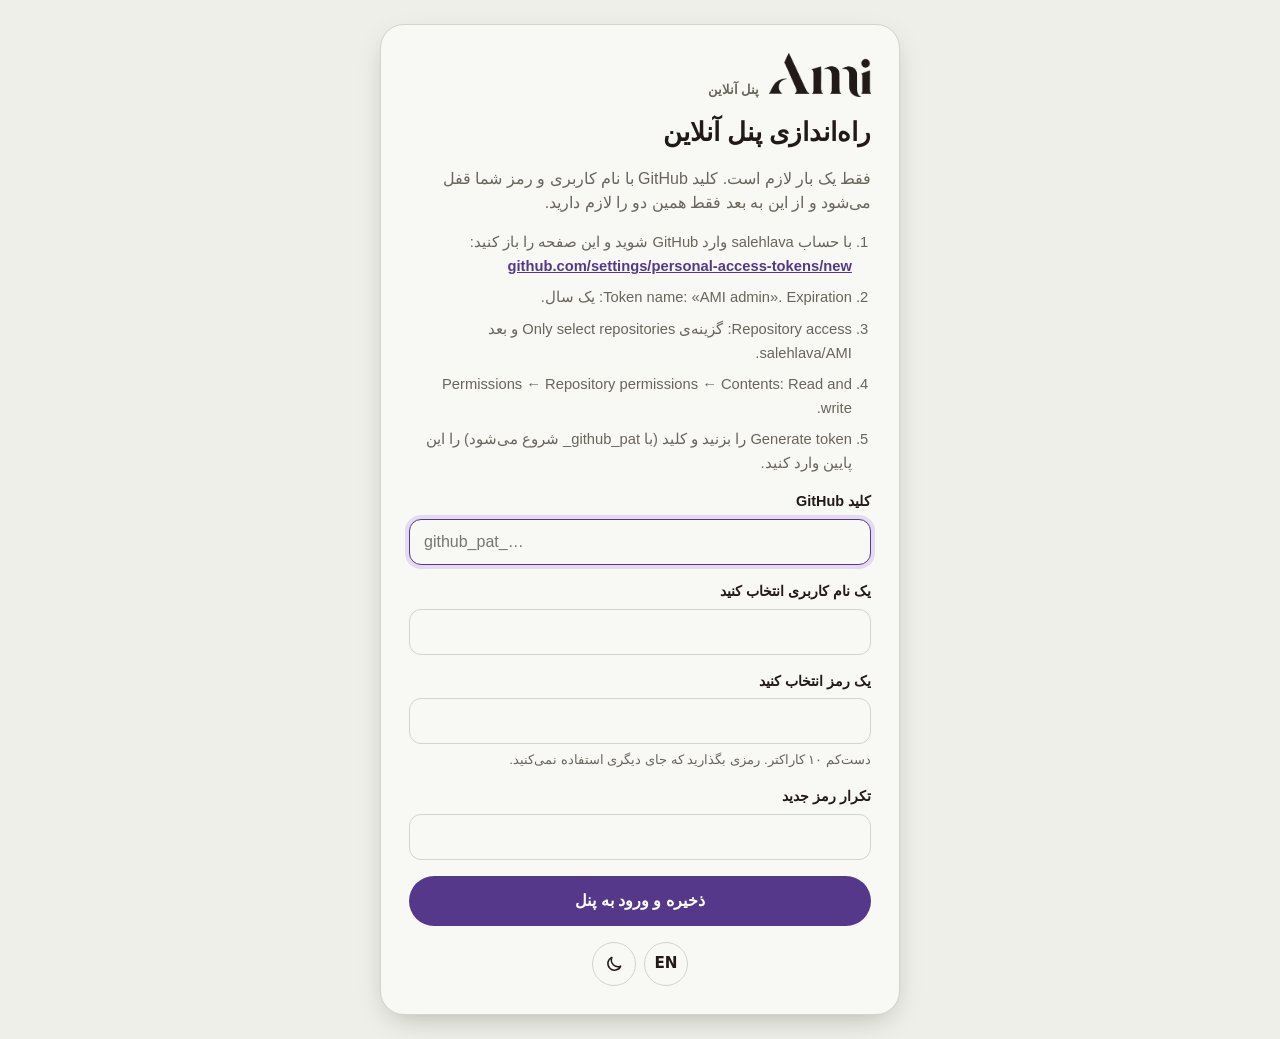
==== commit 409427d4: "Center the admin sign-in screens on wide screens The menu page caps <main> at 740px, which pushed th" ====
--- a/admin/index.html
+++ b/admin/index.html
@@ -14,7 +14,7 @@
   <link rel="stylesheet" href="https://fonts.googleapis.com/css2?family=Bricolage+Grotesque:opsz,wght@12..96,400..800&family=DM+Mono:wght@400;500&family=Figtree:wght@400;500;600;700&family=Vazirmatn:wght@400..800&display=swap">
   <link rel="stylesheet" href="../css/style.css?v=2">
   <link rel="stylesheet" href="../css/components.css?v=2">
-  <link rel="stylesheet" href="../css/admin.css?v=3">
+  <link rel="stylesheet" href="../css/admin.css?v=4">
 </head>
 <body class="admin">
 
--- a/css/admin.css
+++ b/css/admin.css
@@ -45,6 +45,7 @@
 .login {
   display: grid;
   place-items: center;
+  max-width: none; /* the menu page caps <main> at 740px */
   min-height: 100dvh;
   padding: 24px 16px;
 }
